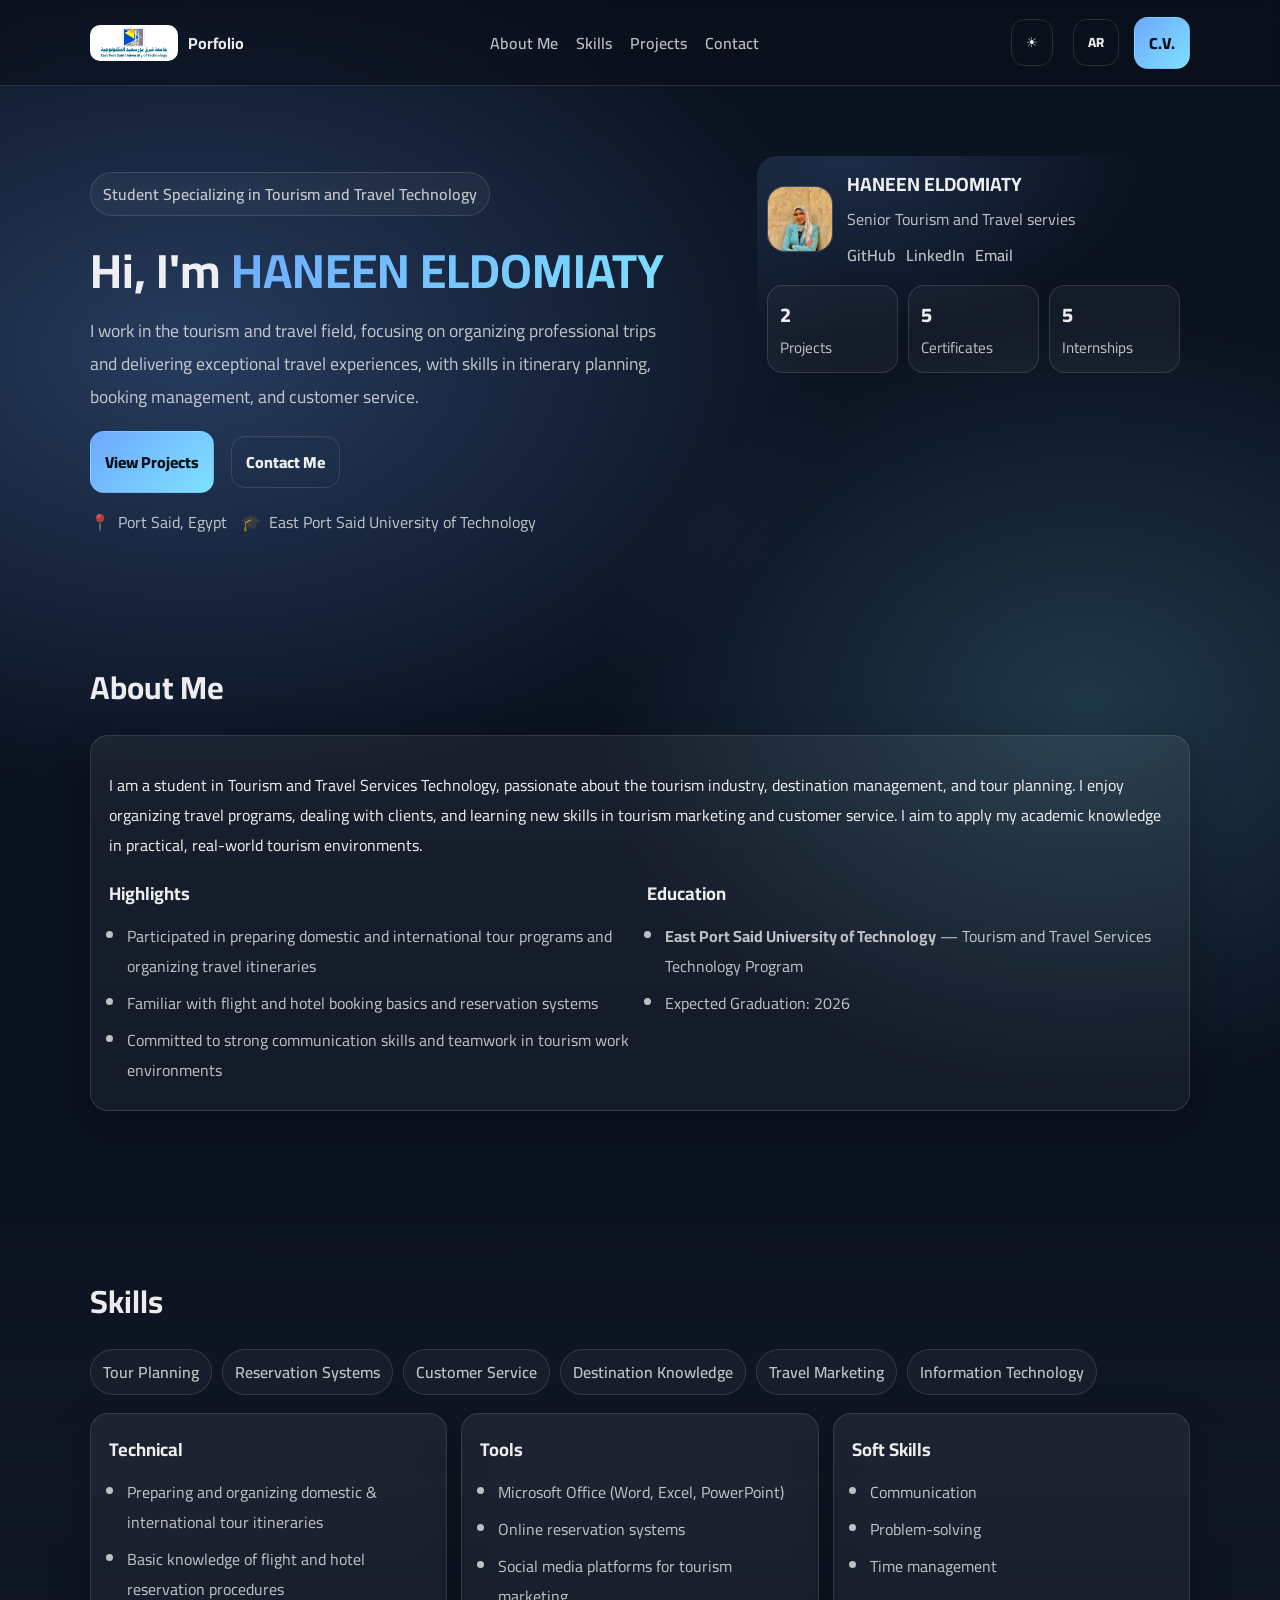
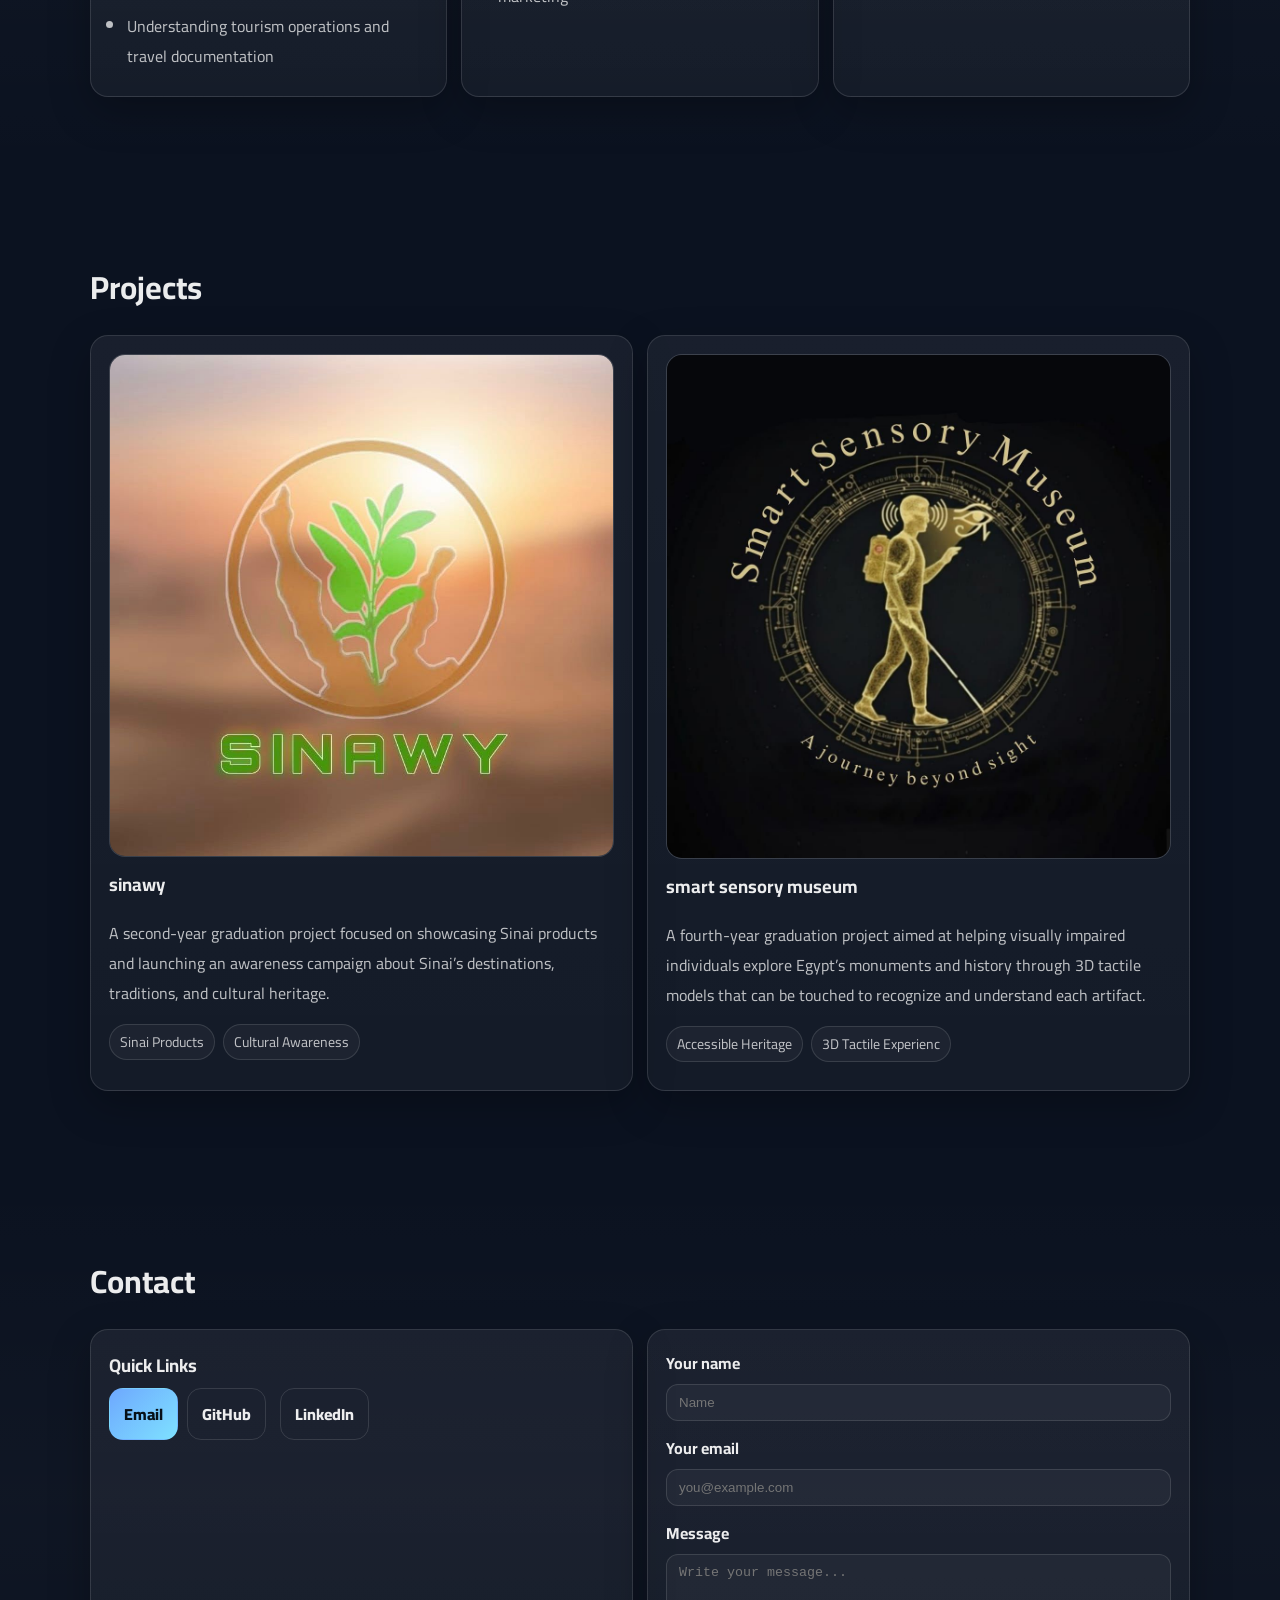
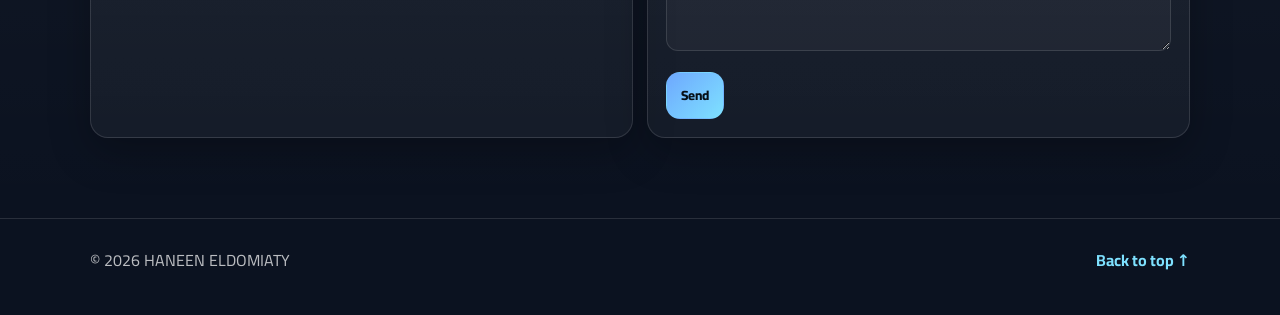
==== index.html @ 6f1dc6ca "Add files via upload" ====
<!doctype html>
<html lang="en">
<head>
  <meta charset="utf-8" />
  <meta name="viewport" content="width=device-width, initial-scale=1" />
  <title>HANEEN ELDOMIATY| Portfolio</title>

  <!-- Fonts -->
  <link rel="preconnect" href="https://fonts.googleapis.com">
  <link rel="preconnect" href="https://fonts.gstatic.com" crossorigin>
  <link href="https://fonts.googleapis.com/css2?family=Cairo:wght@400;600;700&display=swap" rel="stylesheet">

  <link rel="stylesheet" href="./style.css" />
</head>

<body>
  <!-- Top bar -->
  <header class="topbar">
    <div class="container topbar__inner">
      <a class="brand" href="#home" aria-label="Go to top">
        <img src="./assets/uni-logo.png" alt="University Logo" class="brand__logo">
        <span class="brand__text" data-i18n="portfolio">Portfolio</span>
      </a>
       
      <nav class="nav" aria-label="Primary">
        <a href="#about" data-i18n="about_title">About</a>
        <a href="#skills" data-i18n="skills_title">Skills</a>
        <a href="#projects" data-i18n="projects_title">Projects</a>
        <a href="#contact" data-i18n="contact_title">Contact</a>
      </nav>

      <div class="topbar__actions">
        <button id="themeToggle" class="btn btn--ghost" type="button" aria-label="Toggle dark mode">
          🌙
        </button>
        <button id="langToggle" class="btn btn--ghost" type="button" aria-label="Switch language">
          AR
        </button>
        <a class="btn" href="./assets/cv.pdf" target="_blank" rel="noopener" data-i18n="Download_cv">Download CV</a>
      </div>

      <button class="burger" id="burger" aria-label="Open menu" aria-expanded="false" aria-controls="mobileMenu">
        <span></span><span></span><span></span>
      </button>
    </div>

    <div id="mobileMenu" class="mobileMenu" hidden>
      <div class="container mobileMenu__inner">
        <a href="#about" class="mobileLink" data-i18n="about_title">About</a>
        <a href="#skills" class="mobileLink" data-i18n="skills_title">Skills</a>
        <a href="#projects" class="mobileLink" data-i18n="projects_title">Projects</a>
        <a href="#contact" class="mobileLink" data-i18n="contact_title">Contact</a>
        <div class="mobileMenu__actions">
          <button id="themeToggleMobile" class="btn btn--ghost" type="button">🌙</button>
          <button id="langToggleMobile" class="btn btn--ghost" type="button">AR</button>
          <a class="btn" href="./assets/cv.pdf" target="_blank" rel="noopener" data-i18n="Download_cv">Download CV</a>
        </div>
      </div>
    </div>
  </header>

  <!-- Hero -->
  <main id="home">
    <section class="hero">
      <div class="container hero__grid">
        

        <div class="hero__content">
          <p class="pill" data-i18n="hero_pill">Student Specializing in Tourism and Travel Technology</p>

          <h1 class="hero__title">
            <span data-i18n="hero_hi">Hi, I'm</span>
            <span class="hero__name" data-i18n="hero_name">HANEEN ELDOMIATY</span>
          </h1>

          <p class="hero__subtitle" data-i18n="hero_subtitle">
           I work in the tourism and travel field, focusing on organizing professional trips and delivering exceptional travel experiences, with skills in itinerary planning, booking management, and customer service.

          <div class="hero__cta">
            <a class="btn" href="#projects" data-i18n="hero_btn_projects">View Projects</a>
            <a class="btn btn--ghost" href="#contact" data-i18n="hero_btn_contact">Contact Me</a>
          </div>

          <div class="hero__meta">
            <span class="metaItem">📍 <span data-i18n="hero_location">Port Said, Egypt</span></span>
            <span class="metaItem">🎓 <span data-i18n="hero_degree">East Port Said University of Technology</span></span>
          </div>
        </div>

        <div class="hero__card">
          <div class="profile">
            <div class="avatar" aria-hidden="true">
              <!-- Replace with your photo: assets/profile.jpg -->
              <img src="assets/WhatsApp Image 2026-02-28 at 11.21.44 PM.jpeg" alt="" />
            </div>
            <div class="profile__info">
              <h2 class="profile__name" data-i18n="hero_name">HANEEN ELDOMIATY</h2>
              <p class="profile__role" data-i18n="profile_role">Senior Tourism and Travel servies </p>
              <div class="profile__links">
                <a href="https://github.com/haneeneldomiaty16-hue" target="_blank" rel="noopener">GitHub</a>
                <a href="https://www.linkedin.com/in/haneen-mohamed-a59591332?utm_source=share_via&utm_content=profile&utm_medium=member_ios" target="_blank" rel="noopener">LinkedIn</a>
                <a href="mailto:haneeneldomiaty5@email.com">Email</a>
              </div>
            </div>
          </div>

          <div class="stats">
            <div class="stat">
              <div class="stat__num">2</div>
              <div class="stat__label" data-i18n="stat_projects">Projects</div>
            </div>
            <div class="stat">
              <div class="stat__num">5</div>
              <div class="stat__label" data-i18n="stat_certificates">Certificates</div>
            </div>
            <div class="stat">
              <div class="stat__num">5</div>
              <div class="stat__label" data-i18n="stat_internships">Internships</div>
            </div>
          </div>

          
        </div>
      </div>
    </section>

    <!-- About -->
    <section id="about" class="section">
      <div class="container">
        <div class="section__head">
          <h2 data-i18n="about_title">About Me</h2>
          <p class="muted" data-i18n="about_subtitle"></p>
        </div>

        <div class="card">
          <p data-i18n="about_text">
            I am a student in Tourism and Travel Services Technology, passionate about the tourism industry, destination management, and tour planning. I enjoy organizing travel programs, dealing with clients, and learning new skills in tourism marketing and customer service. I aim to apply my academic knowledge in practical, real-world tourism environments.
          </p>

          <div class="grid2">
            <div>
              <h3 class="h3" data-i18n="about_highlights">Highlights</h3>
              <ul class="list">
                <li data-i18n="hl1">Participated in preparing domestic and international tour programs and organizing travel itineraries</li>
                <li data-i18n="hl2">Familiar with flight and hotel booking basics and reservation systems</li>
                <li data-i18n="hl3">Committed to strong communication skills and teamwork in tourism work environments</li>
              </ul>
            </div>

            <div>
              <h3 class="h3" data-i18n="about_education">Education</h3>
              <ul class="list">
                <li><strong data-i18n="edu1">East Port Said University of Technology</strong> — <span data-i18n="edu1b">Tourism and Travel Services Technology Program</span></li>
                <li data-i18n="edu2">Expected Graduation: 2026</li>
              </ul>
            </div>
          </div>
        </div>
      </div>
    </section>

    <!-- Skills -->
    <section id="skills" class="section section--alt">
      <div class="container">
        <div class="section__head">
          <h2 data-i18n="skills_title">Skills</h2>
        </div>

        <div class="chips">
          <span class="chip">Tour Planning</span>
          <span class="chip">Reservation Systems</span>
          <span class="chip">Customer Service</span>
          <span class="chip">Destination Knowledge</span>
          <span class="chip">Travel Marketing</span>
          <span class="chip">Information Technology</span>
        </div>

        <div class="grid3">
          <div class="card">
            <h3 class="h3" data-i18n="skills_tech">Technical</h3>
            <ul class="list">
              <li>Preparing and organizing domestic & international tour itineraries</li>
              <li> Basic knowledge of flight and hotel reservation procedures</li>
              <li>Understanding tourism operations and travel documentation </li>
            </ul>
          </div>

          <div class="card">
            <h3 class="h3" data-i18n="skills_tools">Tools</h3>
            <ul class="list">
              <li>Microsoft Office (Word, Excel, PowerPoint)</li>
              <li>Online reservation systems </li>
              <li>Social media platforms for tourism marketing </li>
            </ul>
          </div>

          <div class="card">
            <h3 class="h3" data-i18n="skills_soft">Soft Skills</h3>
            <ul class="list">
              <li data-i18n="soft1">Communication</li>
              <li data-i18n="soft2">Problem-solving</li>
              <li data-i18n="soft3">Time management</li>
              
            </ul>
          </div>
        </div>
      </div>
    </section>

    <!-- Projects -->
    <section id="projects" class="section">
      <div class="container">
        <div class="section__head">
          <h2 data-i18n="projects_title">Projects</h2>
        </div>

        <div class="grid2">
          <!-- Project Card -->
          <article class="project card">
            <div class="project__thumb">
              <img src="assets/New folder/WhatsApp Image 2026-03-01 at 10.32.40 PM.jpeg"Project screenshot placeholder" />
            </div>
            <h3 class="h3">sinawy</h3>
            <p class="muted" data-i18n="p1_desc">A second-year graduation project focused on showcasing Sinai products and launching an awareness campaign about Sinai’s destinations, traditions, and cultural heritage.</p>
            <div class="project__tags">
              <span class="tag">Sinai Products</span><span class="tag">Cultural Awareness</span>
            </div>
            
          </article>

          <article class="project card">
            <div class="project__thumb">
              <img src="assets/New folder/WhatsApp Image 2026-03-01 at 10.32.39 PM.jpeg" alt="Project screenshot placeholder" />
            </div>
            <h3 class="h3">smart sensory museum</h3>
            <p class="muted" data-i18n="p2_desc">A fourth-year graduation project aimed at helping visually impaired individuals explore Egypt’s monuments and history through 3D tactile models that can be touched to recognize and understand each artifact.</p>
            <div class="project__tags">
              <span class="tag">Accessible Heritage</span><span class="tag">3D Tactile Experienc</span>
            </div>
            
          </article>

          
        </div>
      </div>
    </section>

    <!-- Contact -->
    <section id="contact" class="section section--alt">
      <div class="container">
        <div class="section__head">
          <h2 data-i18n="contact_title">Contact</h2>
        </div>

        <div class="grid2">
          <div class="card">
            <h3 class="h3" data-i18n="contact_quick">Quick Links</h3>
            <div class="contactLinks">
              <a class="btn" href="haneeneldomiaty5@gmail.com">Email</a>
              <a class="btn btn--ghost" href="https://github.com/haneeneldomiaty16-hue" target="_blank" rel="noopener">GitHub</a>
              <a class="btn btn--ghost" href="https://www.linkedin.com/in/haneen-mohamed-a59591332?utm_source=share_via&utm_content=profile&utm_medium=member_ios" target="_blank" rel="noopener">LinkedIn</a>
            </div>

          </div>

          <form class="card form" id="contactForm">
            <label>
              <span data-i18n="form_name">Your name</span>
              <input required name="name" type="text" placeholder="Name" />
            </label>

            <label>
              <span data-i18n="form_email">Your email</span>
              <input required name="email" type="email" placeholder="you@example.com" />
            </label>

            <label>
              <span data-i18n="form_message">Message</span>
              <textarea required name="message" rows="5" placeholder="Write your message..."></textarea>
            </label>

            <button class="btn" type="submit" data-i18n="form_send">Send</button>
            
          </form>
        </div>
      </div>
    </section>

    <footer class="footer">
      <div class="container footer__inner">
        <span>© <span id="year"></span> <span class="footerName">HANEEN ELDOMIATY</span></span>
        <a href="#home" class="toTop" data-i18n="back_to_top">Back to top ↑</a>
      </div>
    </footer>
  </main>

   <script src="./script.js"></script>
</body>
</html>
---- style.css ----
/* =========
   Portfolio Starter (Cairo font + responsive + light/dark)
   ========= */

:root{
  --bg: #0b1220;
  --card: rgba(255,255,255,0.06);
  --card2: rgba(255,255,255,0.04);
  --text: rgba(255,255,255,0.92);
  --muted: rgba(255,255,255,0.72);
  --border: rgba(255,255,255,0.12);
  --accent: #6ea8fe;
  --accent2:#7ee1ff;

  --radius: 18px;
  --shadow: 0 14px 40px rgba(0,0,0,.25);
}

[data-theme="light"]{
  --bg: #f7f8fb;
  --card: rgba(20,24,36,0.05);
  --card2: rgba(20,24,36,0.03);
  --text: rgba(16,19,28,0.92);
  --muted: rgba(16,19,28,0.68);
  --border: rgba(16,19,28,0.12);
  --accent: #2b6ef3;
  --accent2:#00a2c7;
  --shadow: 0 14px 40px rgba(16,19,28,.12);
}

*{box-sizing:border-box}
html{scroll-behavior:smooth}
body{
  margin:0;
  font-family: "Cairo", system-ui, -apple-system, Segoe UI, Roboto, Arial, sans-serif;
  background: radial-gradient(1200px 800px at 15% 10%, rgba(110,168,254,.28), transparent 55%),
              radial-gradient(900px 700px at 85% 20%, rgba(126,225,255,.18), transparent 55%),
              var(--bg);
  color: var(--text);
}

a{color:inherit; text-decoration:none}
img{max-width:100%; display:block}

.container{
  width:min(1100px, 92vw);
  margin-inline:auto;
}
.brand__logo {
  height: 36px;
  width: auto;
  object-fit: contain;
  border-radius: 10px;
}
.muted{color:var(--muted)}
.small{font-size:.92rem}

.section{
  padding: 80px 0;
}
.section--alt{
  background: linear-gradient(180deg, transparent, rgba(255,255,255,0.02), transparent);
}

.section__head{
  display:flex;
  gap:14px;
  align-items: baseline;
  justify-content: space-between;
  flex-wrap: wrap;
  margin-bottom: 18px;
}

h1,h2,h3{margin:0}
h2{font-size: 2rem}
.h3{font-size: 1.15rem}

/* Topbar */
.topbar{
  position: sticky;
  top: 0;
  z-index: 10;
  backdrop-filter: blur(10px);
  border-bottom: 1px solid var(--border);
  background: rgba(10,14,24,0.55);
}
[data-theme="light"] .topbar{ background: rgba(247,248,251,0.75); }

.topbar__inner{
  display:flex;
  align-items:center;
  justify-content: space-between;
  padding: 14px 0;
  gap: 14px;
}

.brand{
  display:flex;
  align-items:center;
  gap:10px;
  font-weight:700;
}
.brand__dot{
  width:10px;height:10px;border-radius:999px;
  background: linear-gradient(135deg, var(--accent), var(--accent2));
  box-shadow: 0 0 0 5px rgba(110,168,254,.15);
}
.nav{
  display:flex;
  gap:18px;
  align-items:center;
}
.nav a{
  color: var(--muted);
  font-weight: 600;
}
.nav a:hover{ color: var(--text); }

.topbar__actions{
  display:flex;
  gap:10px;
  align-items:center;
}

.burger{
  display:none;
  width:44px;height:40px;
  border:1px solid var(--border);
  border-radius: 12px;
  background: transparent;
  color: var(--text);
  padding: 10px;
}
.burger span{
  display:block;
  height:2px;
  margin:5px 0;
  background: var(--text);
  opacity:.8;
  border-radius:2px;
}

/* Mobile menu */
.mobileMenu{
  border-top: 1px solid var(--border);
  background: rgba(10,14,24,0.55);
}
[data-theme="light"] .mobileMenu{ background: rgba(247,248,251,0.85); }

.mobileMenu__inner{
  padding: 14px 0 18px;
  display:flex;
  flex-direction: column;
  gap: 10px;
}
.mobileLink{
  padding: 10px 12px;
  border: 1px solid var(--border);
  border-radius: 14px;
  background: var(--card2);
  color: var(--muted);
  font-weight: 600;
}
.mobileLink:hover{ color: var(--text); background: var(--card); }
.mobileMenu__actions{ display:flex; gap:10px; flex-wrap:wrap; padding-top: 6px; }

/* Hero */
.hero{
  padding: 70px 0 40px;
}
.hero__grid{
  display:grid;
  grid-template-columns: 1.2fr .8fr;
  gap: 18px;
  align-items: start;
}
.pill{
  display:inline-flex;
  padding: 6px 12px;
  border: 1px solid var(--border);
  border-radius: 999px;
  background: var(--card2);
  color: var(--muted);
  font-weight: 600;
  width: fit-content;
}
.hero__title{
  font-size: 3rem;
  line-height: 1.1;
  margin: 12px 0 10px;
}
.hero__name{
  background: linear-gradient(135deg, var(--accent), var(--accent2));
  -webkit-background-clip:text;
  background-clip:text;
  color: transparent;
}
.hero__subtitle{
  font-size: 1.1rem;
  color: var(--muted);
  max-width: 58ch;
}
.hero__cta{
  display:flex;
  gap: 12px;
  flex-wrap: wrap;
  margin-top: 16px;
}
.hero__meta{
  display:flex;
  gap: 14px;
  margin-top: 14px;
  color: var(--muted);
  flex-wrap: wrap;
}
.metaItem{display:inline-flex; gap:8px; align-items:center}

/* Cards */
.card{
  border: 1px solid var(--border);
  border-radius: var(--radius);
  background: linear-gradient(180deg, var(--card), var(--card2));
  box-shadow: var(--shadow);
  padding: 18px;
}
.hero__card{ position: relative; overflow:hidden; 
  padding: 10px;
  border-radius: 20px;}
.hero__card::before{
  content:"";
  position:absolute;
  inset:-2px;
  background: radial-gradient(500px 300px at 20% 0%, rgba(110,168,254,.18), transparent 60%);
  pointer-events:none;
}

.profile{ display:flex; gap: 14px; align-items: center; position:relative; }
.avatar{
  width: 66px; height: 66px;
  border-radius: 18px;
  overflow:hidden;
  border: 1px solid var(--border);
  background: rgba(255,255,255,0.06);
}
.profile__name{font-size: 1.2rem}
.profile__role{margin: 2px 0 6px; color: var(--muted)}
.profile__links{ display:flex; gap: 10px; flex-wrap: wrap; }
.profile__links a{
  color: var(--muted);
  font-weight: 600;
  border-bottom: 1px dashed transparent;
}
.profile__links a:hover{ color: var(--text); border-bottom-color: var(--border); }

.stats{
  margin-top: 14px;
  display:grid;
  grid-template-columns: repeat(3, 1fr);
  gap: 10px;
  position:relative;
}
.stat{
  border: 1px solid var(--border);
  border-radius: 16px;
  background: var(--card2);
  padding: 10px 12px;
}
.stat__num{ font-weight: 800; font-size: 1.25rem; }
.stat__label{ color: var(--muted); font-size: .95rem; }

.note{
  margin-top: 14px;
  color: var(--muted);
  position:relative;
}

/* Layout helpers */
.grid2{
  display:grid;
  grid-template-columns: 1fr 1fr;
  gap: 14px;
  margin-top: 14px;
}
.grid3{
  display:grid;
  grid-template-columns: repeat(3, 1fr);
  gap: 14px;
}
.list{
  margin: 10px 0 0;
  padding-left: 18px;
  color: var(--muted);
}
.list li{ margin: 7px 0; }

.chips{
  display:flex; flex-wrap: wrap;
  gap: 10px;
  margin: 12px 0 18px;
}
.chip{
  padding: 7px 12px;
  border: 1px solid var(--border);
  border-radius: 999px;
  background: var(--card2);
  color: var(--muted);
  font-weight: 600;
}

/* Project cards */
.project__thumb{
  border-radius: 16px;
  overflow:hidden;
  border: 1px solid var(--border);
  margin-bottom: 10px;
  background: rgba(255,255,255,0.04);
}
.project__tags{ display:flex; gap:8px; flex-wrap: wrap; margin: 10px 0; }
.tag{
  font-size: .88rem;
  padding: 4px 10px;
  border-radius: 999px;
  border: 1px solid var(--border);
  color: var(--muted);
  background: var(--card2);
}
.project__links{ display:flex; gap: 12px; flex-wrap: wrap; }
.project__links a{
  font-weight: 700;
  color: var(--accent2);
}
.project__links a:hover{ text-decoration: underline; }

/* Buttons */
.btn{
  display:inline-flex;
  align-items:center;
  justify-content:center;
  gap:8px;
  padding: 10px 14px;
  border-radius: 14px;
  border: 1px solid transparent;
  background: linear-gradient(135deg, var(--accent), var(--accent2));
  color: #071018;
  font-weight: 800;
  cursor:pointer;
  font-family: "Cairo", system-ui, -apple-system, Segoe UI, Roboto, Arial, sans-serif;

}
.btn--ghost{
  background: transparent;
  border-color: var(--border);
  color: var(--text);
  margin: 5px;
}
.btn--ghost:hover{ background: var(--card2); }

/* Form */
.form label{ display:block; margin-bottom: 12px; }
.form span{ display:block; font-weight:700; margin-bottom: 6px; }
input, textarea{
  width:100%;
  padding: 10px 12px;
  border-radius: 12px;
  border: 1px solid var(--border);
  background: rgba(255,255,255,0.04);
  color: var(--text);
  outline: none;
}
[data-theme="light"] input, [data-theme="light"] textarea{ background: rgba(16,19,28,0.03); }
input:focus, textarea:focus{ border-color: rgba(110,168,254,.6); }

/* Footer */
.footer{
  padding: 26px 0 40px;
  border-top: 1px solid var(--border);
}
.footer__inner{
  display:flex;
  align-items:center;
  justify-content: space-between;
  gap: 10px;
  color: var(--muted);
  flex-wrap: wrap;
}
.toTop{ color: var(--accent2); font-weight: 700; }
.toTop:hover{ text-decoration: underline; }

/* RTL support when Arabic is enabled */
[dir="rtl"] .nav{ gap: 16px; }
[dir="rtl"] .list{ padding-left: 0; padding-right: 18px; }

/* Responsive */
@media (max-width: 900px){
  .hero__grid{ grid-template-columns: 1fr; }
  .grid3{ grid-template-columns: 1fr; }
  .grid2{ grid-template-columns: 1fr; }
  .nav{ display:none; }
  .burger{ display:inline-flex; flex-direction: column; justify-content:center; }
}
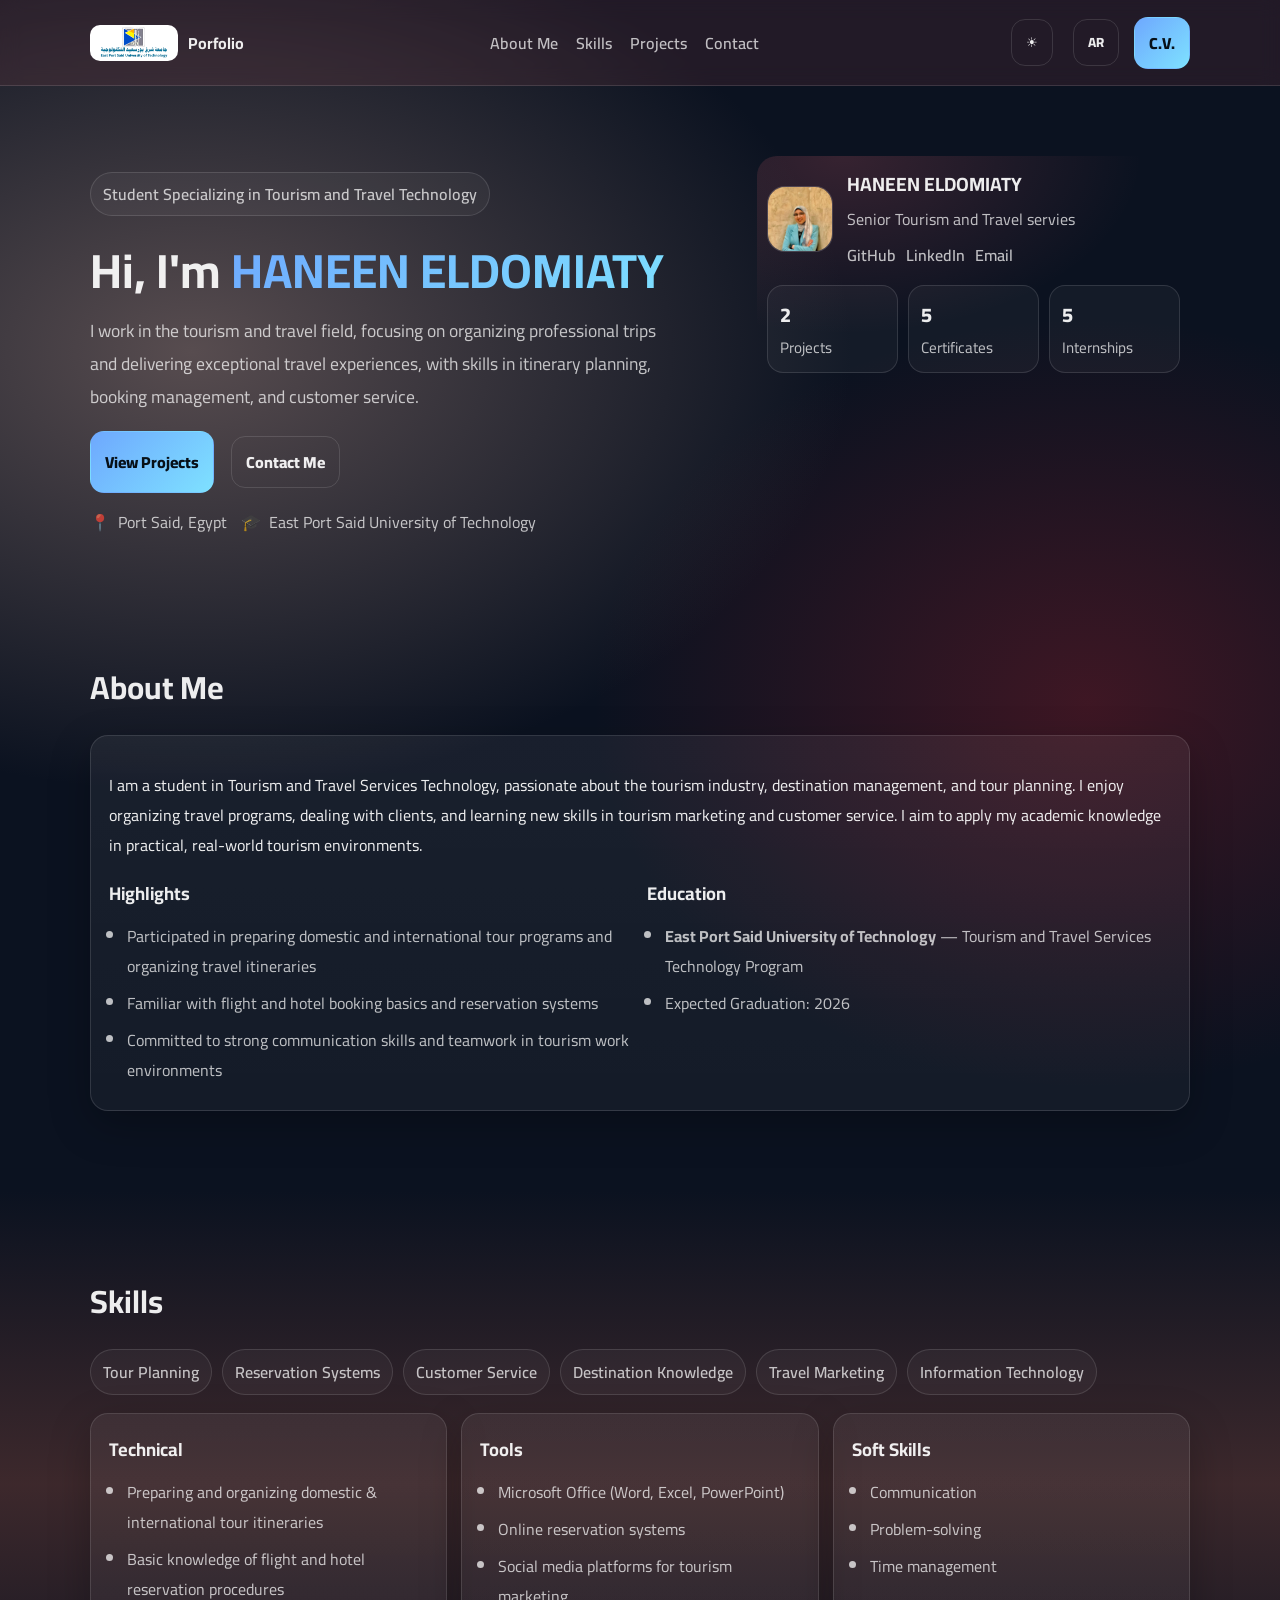
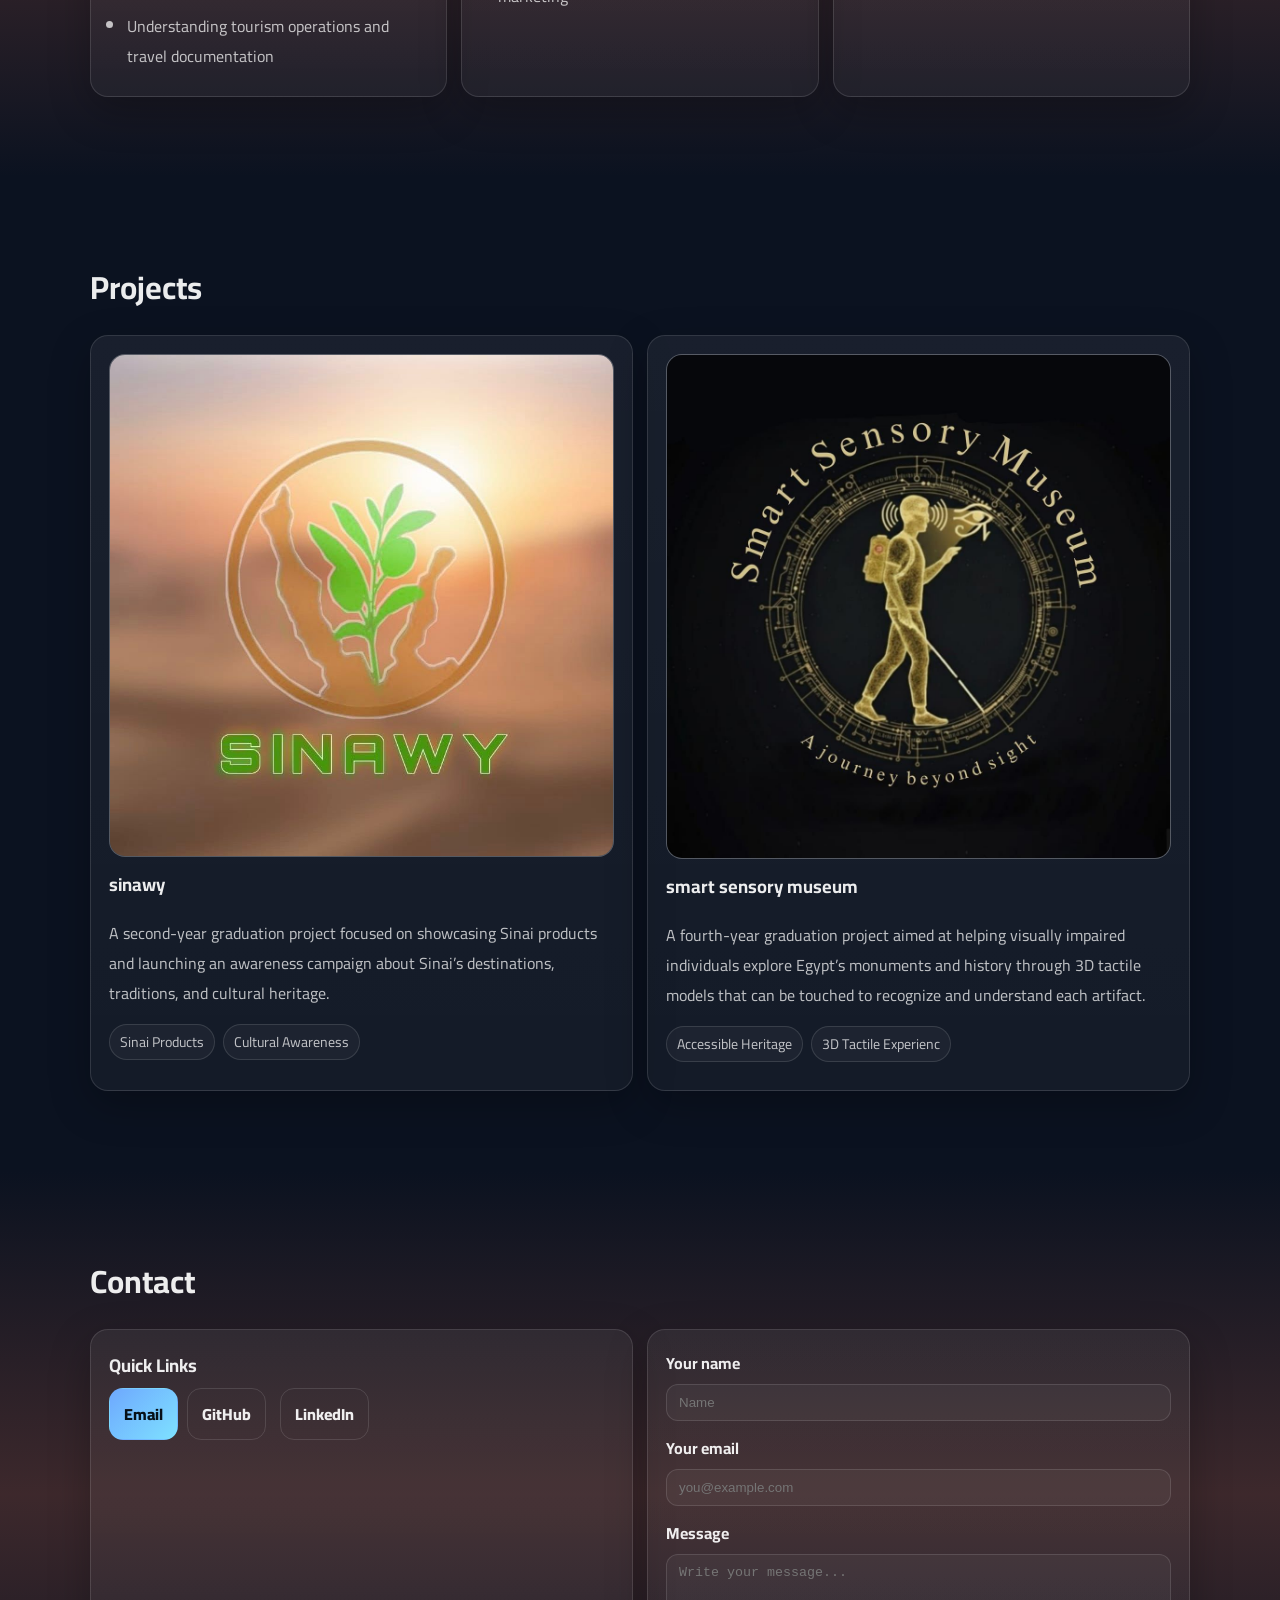
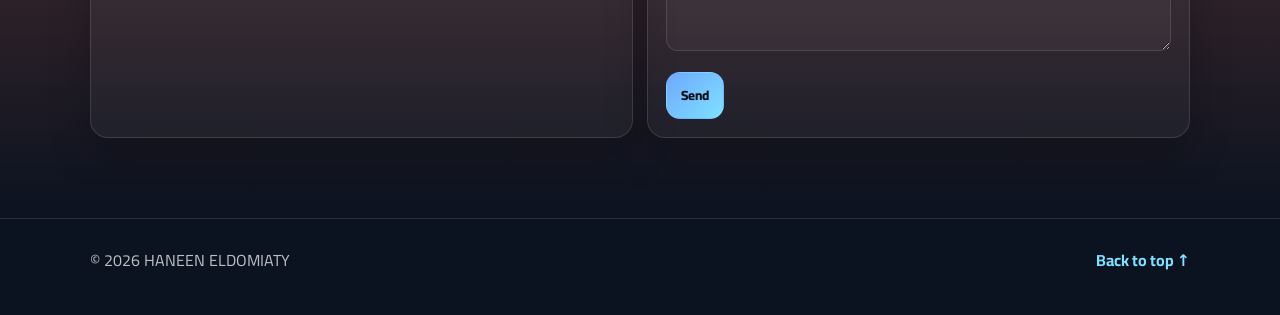
==== commit 72c7ebde: "Add files via upload" ====
--- a/index.html
+++ b/index.html
@@ -97,7 +97,7 @@
               <h2 class="profile__name" data-i18n="hero_name">HANEEN ELDOMIATY</h2>
               <p class="profile__role" data-i18n="profile_role">Senior Tourism and Travel servies </p>
               <div class="profile__links">
-                <a href="https://github.com/haneeneldomiaty16-hue" target="_blank" rel="noopener">GitHub</a>
+                <a href="https://github.com/haneeneldomiaty" target="_blank" rel="noopener">GitHub</a>
                 <a href="https://www.linkedin.com/in/haneen-mohamed-a59591332?utm_source=share_via&utm_content=profile&utm_medium=member_ios" target="_blank" rel="noopener">LinkedIn</a>
                 <a href="mailto:haneeneldomiaty5@email.com">Email</a>
               </div>
@@ -257,7 +257,7 @@
             <h3 class="h3" data-i18n="contact_quick">Quick Links</h3>
             <div class="contactLinks">
               <a class="btn" href="haneeneldomiaty5@gmail.com">Email</a>
-              <a class="btn btn--ghost" href="https://github.com/haneeneldomiaty16-hue" target="_blank" rel="noopener">GitHub</a>
+              <a class="btn btn--ghost" href="https://github.com/haneeneldomiaty" target="_blank" rel="noopener">GitHub</a>
               <a class="btn btn--ghost" href="https://www.linkedin.com/in/haneen-mohamed-a59591332?utm_source=share_via&utm_content=profile&utm_medium=member_ios" target="_blank" rel="noopener">LinkedIn</a>
             </div>
 
--- a/style.css
+++ b/style.css
@@ -33,8 +33,8 @@
 body{
   margin:0;
   font-family: "Cairo", system-ui, -apple-system, Segoe UI, Roboto, Arial, sans-serif;
-  background: radial-gradient(1200px 800px at 15% 10%, rgba(110,168,254,.28), transparent 55%),
-              radial-gradient(900px 700px at 85% 20%, rgba(126,225,255,.18), transparent 55%),
+  background: radial-gradient(1200px 800px at 15% 10%, rgba(108, 92, 92, 0.788), transparent 55%),
+              radial-gradient(900px 700px at 85% 20%, rgba(164, 32, 43, 0.332), transparent 55%),
               var(--bg);
   color: var(--text);
 }
@@ -59,7 +59,7 @@
   padding: 80px 0;
 }
 .section--alt{
-  background: linear-gradient(180deg, transparent, rgba(255,255,255,0.02), transparent);
+  background: linear-gradient(180deg, transparent, rgba(78, 48, 48, 0.747), transparent);
 }
 
 .section__head{
@@ -82,9 +82,9 @@
   z-index: 10;
   backdrop-filter: blur(10px);
   border-bottom: 1px solid var(--border);
-  background: rgba(10,14,24,0.55);
-}
-[data-theme="light"] .topbar{ background: rgba(247,248,251,0.75); }
+  background: rgba(111, 55, 66, 0.241);
+}
+[data-theme="light"] .topbar{ background: rgba(33, 33, 55, 0.75); }
 
 .topbar__inner{
   display:flex;
@@ -103,7 +103,7 @@
 .brand__dot{
   width:10px;height:10px;border-radius:999px;
   background: linear-gradient(135deg, var(--accent), var(--accent2));
-  box-shadow: 0 0 0 5px rgba(110,168,254,.15);
+  box-shadow: 0 0 0 5px rgba(121, 45, 53, 0.108);
 }
 .nav{
   display:flex;
@@ -143,7 +143,7 @@
 /* Mobile menu */
 .mobileMenu{
   border-top: 1px solid var(--border);
-  background: rgba(10,14,24,0.55);
+  background: rgba(24, 10, 14, 0.55);
 }
 [data-theme="light"] .mobileMenu{ background: rgba(247,248,251,0.85); }
 
@@ -230,7 +230,7 @@
   content:"";
   position:absolute;
   inset:-2px;
-  background: radial-gradient(500px 300px at 20% 0%, rgba(110,168,254,.18), transparent 60%);
+  background: radial-gradient(500px 300px at 20% 0%, rgba(254, 110, 124, 0.18), transparent 60%);
   pointer-events:none;
 }
 
@@ -240,7 +240,7 @@
   border-radius: 18px;
   overflow:hidden;
   border: 1px solid var(--border);
-  background: rgba(255,255,255,0.06);
+  background: rgba(255, 255, 255, 0.06);
 }
 .profile__name{font-size: 1.2rem}
 .profile__role{margin: 2px 0 6px; color: var(--muted)}
@@ -313,7 +313,7 @@
   overflow:hidden;
   border: 1px solid var(--border);
   margin-bottom: 10px;
-  background: rgba(255,255,255,0.04);
+  background: rgba(255, 255, 255, 0.168);
 }
 .project__tags{ display:flex; gap:8px; flex-wrap: wrap; margin: 10px 0; }
 .tag{
@@ -367,8 +367,8 @@
   color: var(--text);
   outline: none;
 }
-[data-theme="light"] input, [data-theme="light"] textarea{ background: rgba(16,19,28,0.03); }
-input:focus, textarea:focus{ border-color: rgba(110,168,254,.6); }
+[data-theme="light"] input, [data-theme="light"] textarea{ background: rgba(28, 16, 16, 0.03); }
+input:focus, textarea:focus{ border-color: rgba(254, 110, 110, 0.134); }
 
 /* Footer */
 .footer{
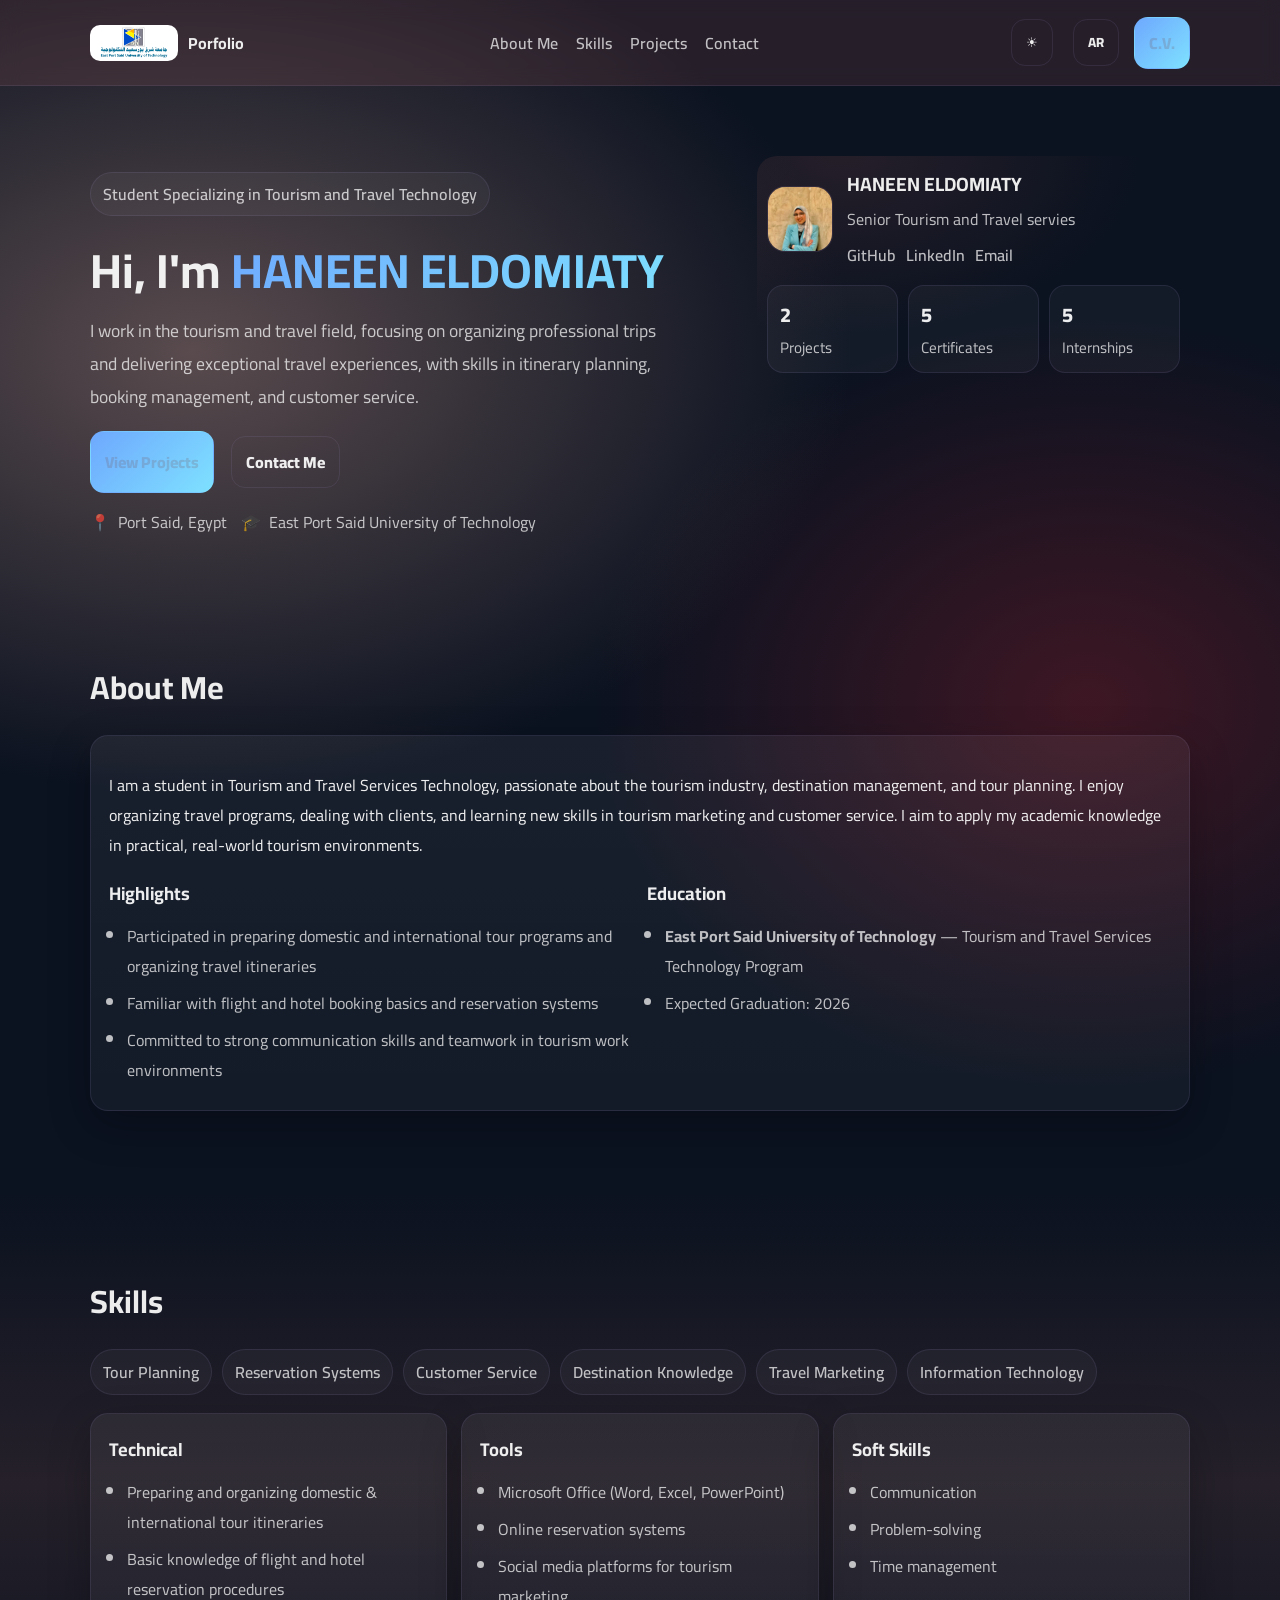
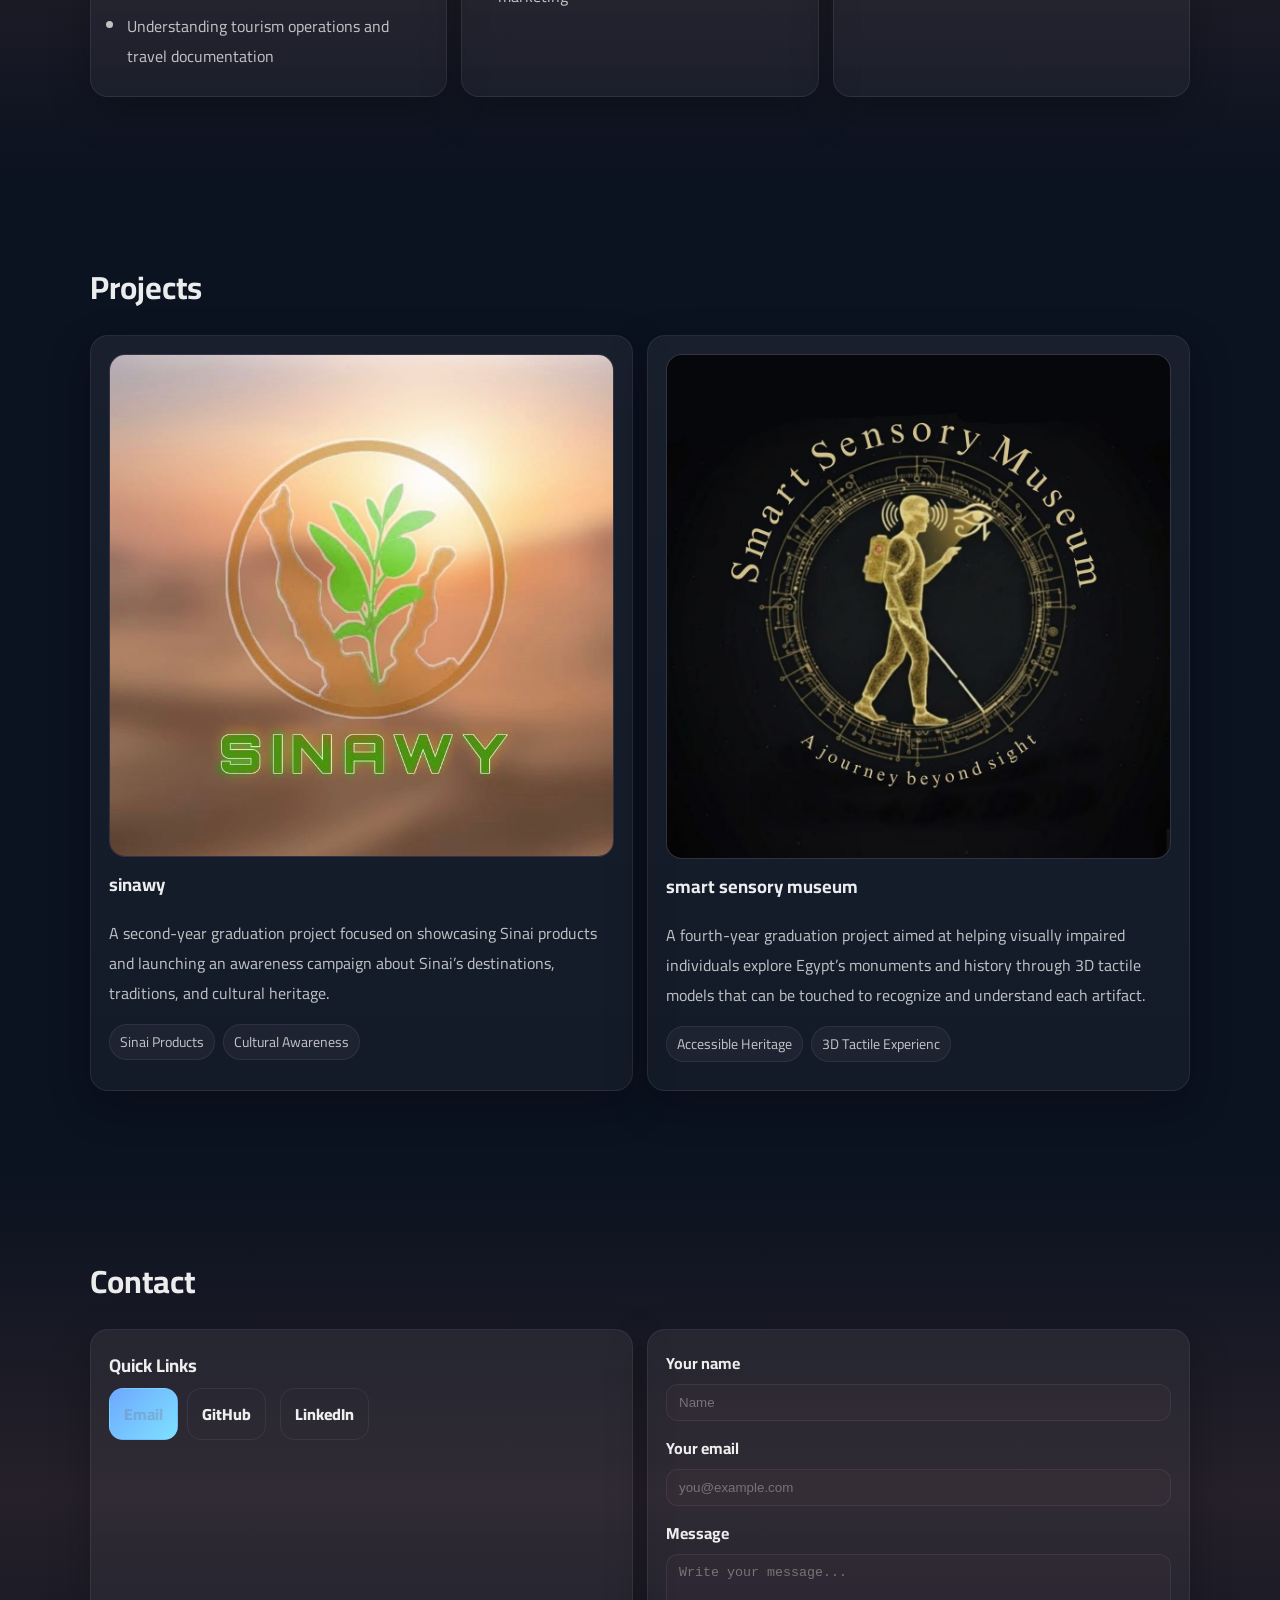
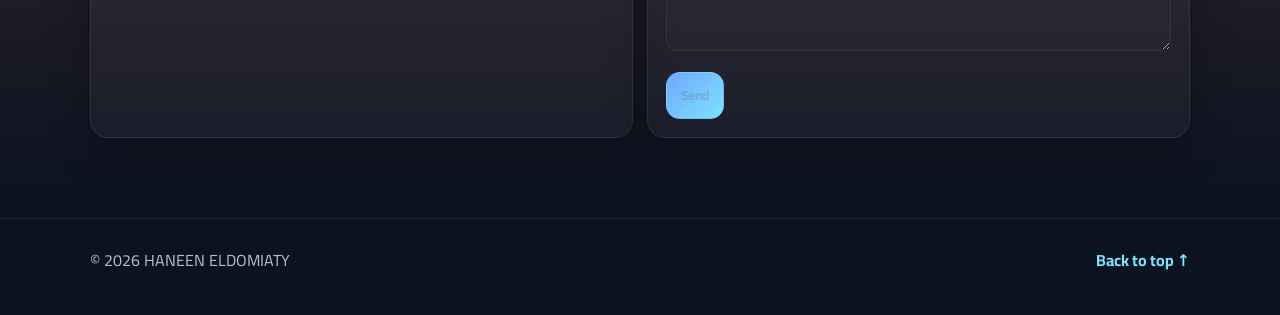
==== commit 6720f025: "Add files via upload" ====
--- a/index.html
+++ b/index.html
@@ -36,7 +36,7 @@
         <button id="langToggle" class="btn btn--ghost" type="button" aria-label="Switch language">
           AR
         </button>
-        <a class="btn" href="./assets/cv.pdf" target="_blank" rel="noopener" data-i18n="Download_cv">Download CV</a>
+        <a class="btn" href="./assets/Haneen Mohamed eldomiatyC.V (1).pdf" target="_blank" rel="noopener" data-i18n="Download_cv">Download CV</a>
       </div>
 
       <button class="burger" id="burger" aria-label="Open menu" aria-expanded="false" aria-controls="mobileMenu">
@@ -53,7 +53,7 @@
         <div class="mobileMenu__actions">
           <button id="themeToggleMobile" class="btn btn--ghost" type="button">🌙</button>
           <button id="langToggleMobile" class="btn btn--ghost" type="button">AR</button>
-          <a class="btn" href="./assets/cv.pdf" target="_blank" rel="noopener" data-i18n="Download_cv">Download CV</a>
+          <a class="btn" href="./assets/Haneen Mohamed eldomiatyC.V (1).pdf" target="_blank" rel="noopener" data-i18n="Download_cv">Download CV</a>
         </div>
       </div>
     </div>
@@ -99,7 +99,7 @@
               <div class="profile__links">
                 <a href="https://github.com/haneeneldomiaty" target="_blank" rel="noopener">GitHub</a>
                 <a href="https://www.linkedin.com/in/haneen-mohamed-a59591332?utm_source=share_via&utm_content=profile&utm_medium=member_ios" target="_blank" rel="noopener">LinkedIn</a>
-                <a href="mailto:haneeneldomiaty5@email.com">Email</a>
+                <a href="mailto:haneeneldomiaty5@gmail.com">Email</a>
               </div>
             </div>
           </div>
@@ -256,7 +256,7 @@
           <div class="card">
             <h3 class="h3" data-i18n="contact_quick">Quick Links</h3>
             <div class="contactLinks">
-              <a class="btn" href="haneeneldomiaty5@gmail.com">Email</a>
+              <a class="btn" href="mailto:haneeneldomiaty5@gmail.com">Email</a>
               <a class="btn btn--ghost" href="https://github.com/haneeneldomiaty" target="_blank" rel="noopener">GitHub</a>
               <a class="btn btn--ghost" href="https://www.linkedin.com/in/haneen-mohamed-a59591332?utm_source=share_via&utm_content=profile&utm_medium=member_ios" target="_blank" rel="noopener">LinkedIn</a>
             </div>
--- a/style.css
+++ b/style.css
@@ -8,7 +8,7 @@
   --card2: rgba(255,255,255,0.04);
   --text: rgba(255,255,255,0.92);
   --muted: rgba(255,255,255,0.72);
-  --border: rgba(255,255,255,0.12);
+  --border: rgba(166, 144, 211, 0.12);
   --accent: #6ea8fe;
   --accent2:#7ee1ff;
 
@@ -33,7 +33,7 @@
 body{
   margin:0;
   font-family: "Cairo", system-ui, -apple-system, Segoe UI, Roboto, Arial, sans-serif;
-  background: radial-gradient(1200px 800px at 15% 10%, rgba(108, 92, 92, 0.788), transparent 55%),
+  background: radial-gradient(1200px 800px at 15% 10%, rgba(110, 90, 90, 0.788), transparent 55%),
               radial-gradient(900px 700px at 85% 20%, rgba(164, 32, 43, 0.332), transparent 55%),
               var(--bg);
   color: var(--text);
@@ -59,7 +59,7 @@
   padding: 80px 0;
 }
 .section--alt{
-  background: linear-gradient(180deg, transparent, rgba(78, 48, 48, 0.747), transparent);
+  background: linear-gradient(180deg, transparent, rgba(93, 62, 62, 0.322), transparent);
 }
 
 .section__head{
@@ -82,9 +82,9 @@
   z-index: 10;
   backdrop-filter: blur(10px);
   border-bottom: 1px solid var(--border);
-  background: rgba(111, 55, 66, 0.241);
-}
-[data-theme="light"] .topbar{ background: rgba(33, 33, 55, 0.75); }
+  background: rgba(145, 86, 86, 0.205);
+}
+[data-theme="light"] .topbar{ background: rgba(121, 78, 78, 0.334); }
 
 .topbar__inner{
   display:flex;
@@ -103,7 +103,7 @@
 .brand__dot{
   width:10px;height:10px;border-radius:999px;
   background: linear-gradient(135deg, var(--accent), var(--accent2));
-  box-shadow: 0 0 0 5px rgba(121, 45, 53, 0.108);
+  box-shadow: 0 0 0 5px rgba(243, 157, 157, 0.108);
 }
 .nav{
   display:flex;
@@ -143,9 +143,9 @@
 /* Mobile menu */
 .mobileMenu{
   border-top: 1px solid var(--border);
-  background: rgba(24, 10, 14, 0.55);
-}
-[data-theme="light"] .mobileMenu{ background: rgba(247,248,251,0.85); }
+  background: rgba(213, 150, 150, 0.352);
+}
+[data-theme="light"] .mobileMenu{ background: rgba(124, 82, 82, 0.85); }
 
 .mobileMenu__inner{
   padding: 14px 0 18px;
@@ -230,7 +230,7 @@
   content:"";
   position:absolute;
   inset:-2px;
-  background: radial-gradient(500px 300px at 20% 0%, rgba(254, 110, 124, 0.18), transparent 60%);
+  background: radial-gradient(500px 300px at 20% 0%, rgba(126, 73, 73, 0.227), transparent 60%);
   pointer-events:none;
 }
 
@@ -240,7 +240,7 @@
   border-radius: 18px;
   overflow:hidden;
   border: 1px solid var(--border);
-  background: rgba(255, 255, 255, 0.06);
+  background: rgba(115, 63, 63, 0.06);
 }
 .profile__name{font-size: 1.2rem}
 .profile__role{margin: 2px 0 6px; color: var(--muted)}
@@ -313,7 +313,7 @@
   overflow:hidden;
   border: 1px solid var(--border);
   margin-bottom: 10px;
-  background: rgba(255, 255, 255, 0.168);
+  background: rgba(114, 74, 74, 0.185);
 }
 .project__tags{ display:flex; gap:8px; flex-wrap: wrap; margin: 10px 0; }
 .tag{
@@ -341,7 +341,7 @@
   border-radius: 14px;
   border: 1px solid transparent;
   background: linear-gradient(135deg, var(--accent), var(--accent2));
-  color: #071018;
+  color: #774a4a36;
   font-weight: 800;
   cursor:pointer;
   font-family: "Cairo", system-ui, -apple-system, Segoe UI, Roboto, Arial, sans-serif;
@@ -363,12 +363,12 @@
   padding: 10px 12px;
   border-radius: 12px;
   border: 1px solid var(--border);
-  background: rgba(255,255,255,0.04);
+  background: rgba(166, 98, 98, 0.04);
   color: var(--text);
   outline: none;
 }
-[data-theme="light"] input, [data-theme="light"] textarea{ background: rgba(28, 16, 16, 0.03); }
-input:focus, textarea:focus{ border-color: rgba(254, 110, 110, 0.134); }
+[data-theme="light"] input, [data-theme="light"] textarea{ background: rgba(128, 69, 69, 0.179); }
+input:focus, textarea:focus{ border-color: rgba(91, 52, 52, 0.134); }
 
 /* Footer */
 .footer{
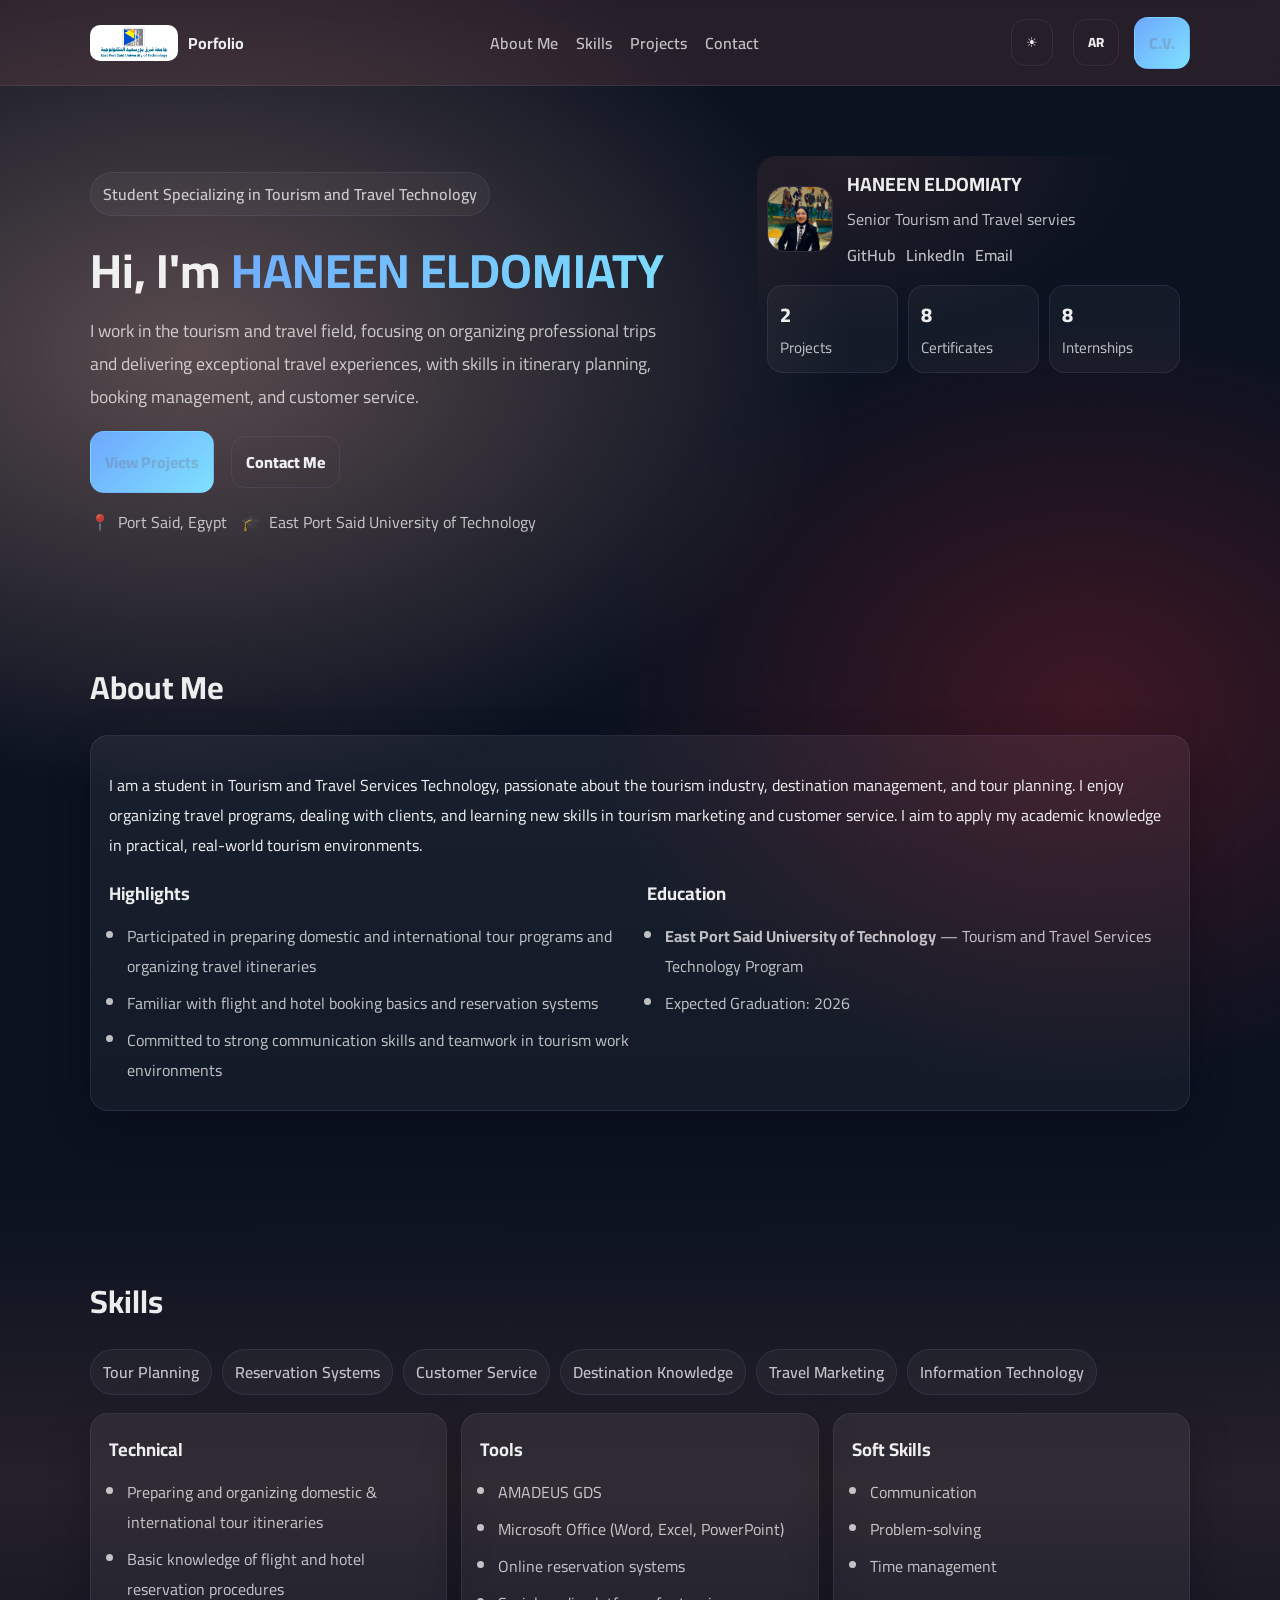
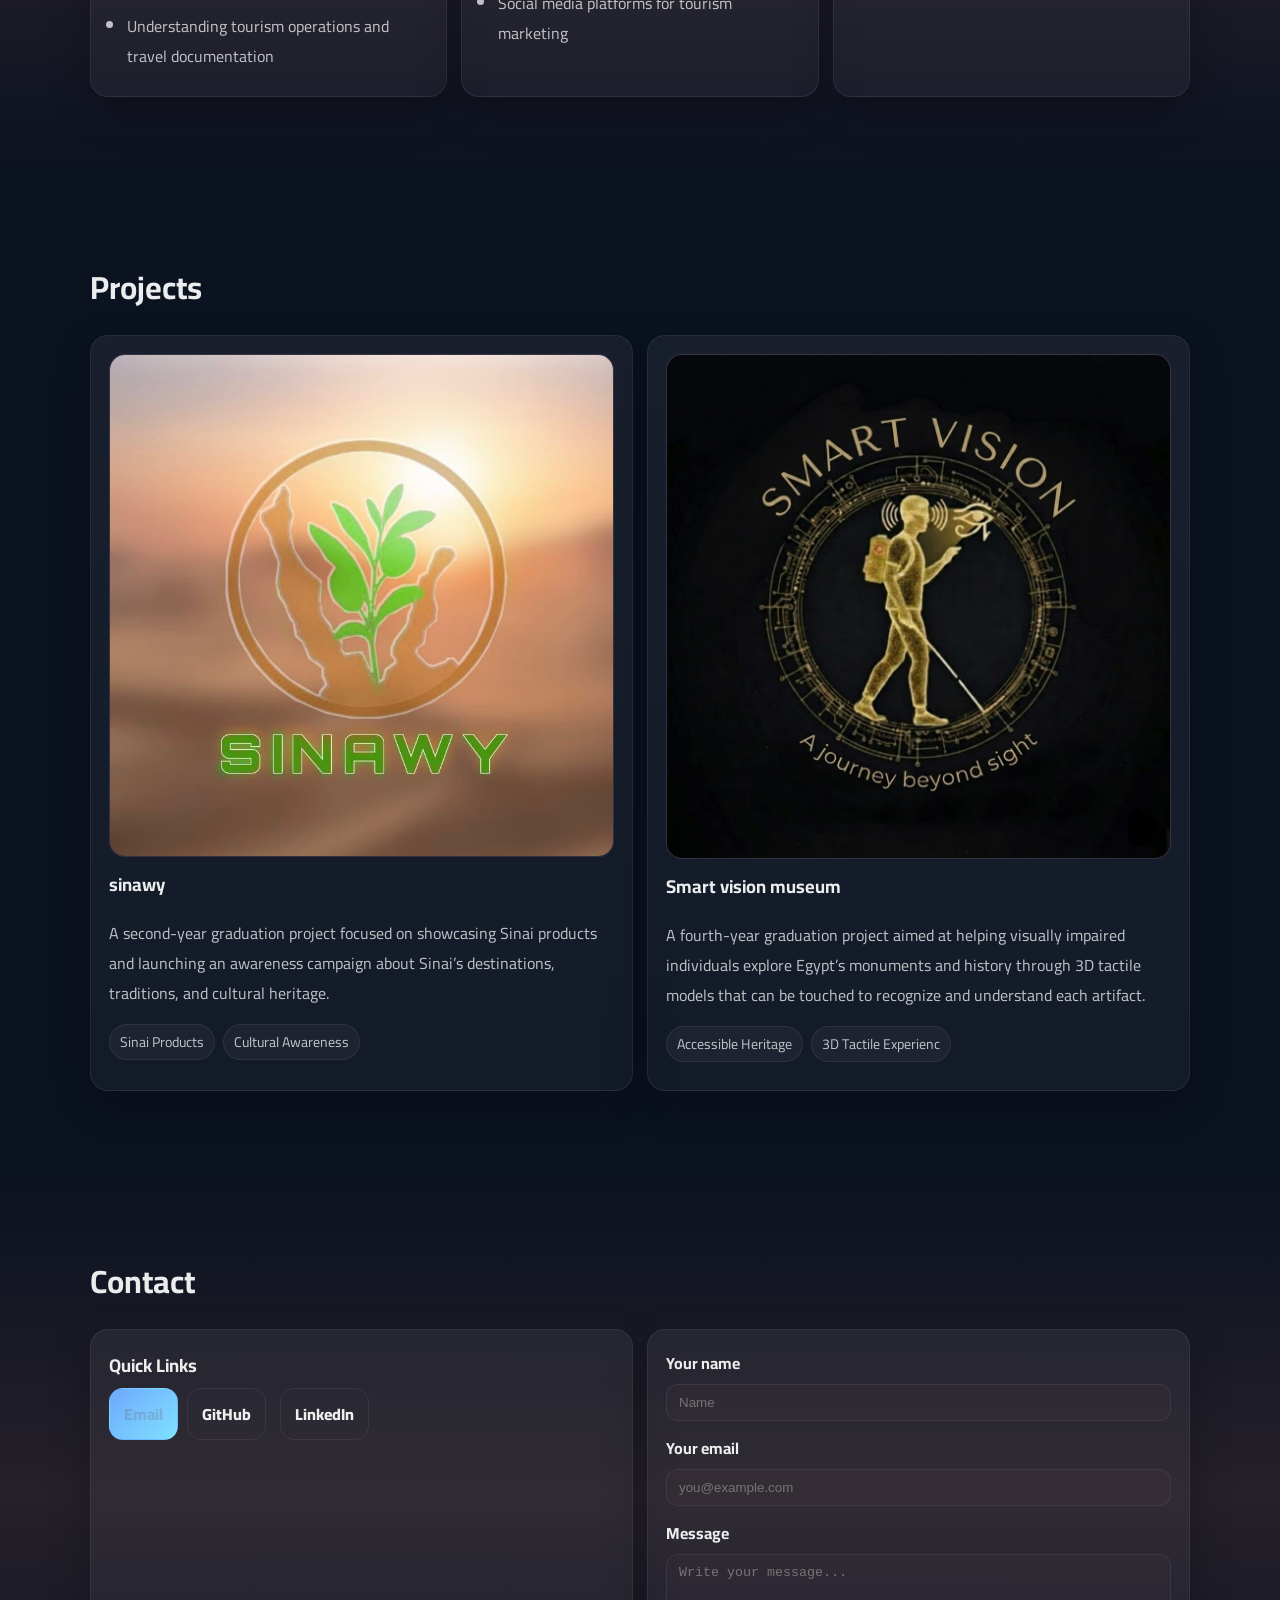
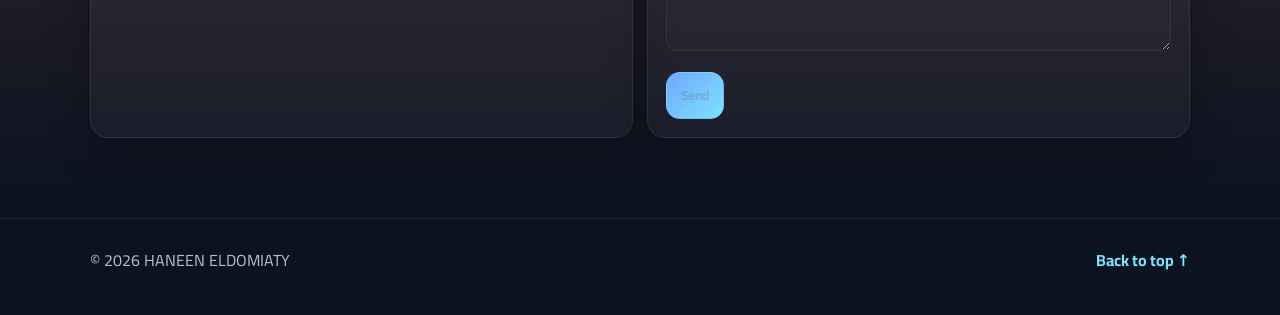
==== commit a7840a87: "Add files via upload" ====
--- a/index.html
+++ b/index.html
@@ -53,7 +53,7 @@
         <div class="mobileMenu__actions">
           <button id="themeToggleMobile" class="btn btn--ghost" type="button">🌙</button>
           <button id="langToggleMobile" class="btn btn--ghost" type="button">AR</button>
-          <a class="btn" href="./assets/Haneen Mohamed eldomiatyC.V (1).pdf" target="_blank" rel="noopener" data-i18n="Download_cv">Download CV</a>
+          <a class="btn" href="./assets/Haneen  eldomiatyC.V (1).pdf" target="_blank" rel="noopener" data-i18n="Download_cv">Download CV</a>
         </div>
       </div>
     </div>
@@ -91,7 +91,7 @@
           <div class="profile">
             <div class="avatar" aria-hidden="true">
               <!-- Replace with your photo: assets/profile.jpg -->
-              <img src="assets/WhatsApp Image 2026-02-28 at 11.21.44 PM.jpeg" alt="" />
+              <img src="assets/MY.jpeg" alt="" />
             </div>
             <div class="profile__info">
               <h2 class="profile__name" data-i18n="hero_name">HANEEN ELDOMIATY</h2>
@@ -110,11 +110,11 @@
               <div class="stat__label" data-i18n="stat_projects">Projects</div>
             </div>
             <div class="stat">
-              <div class="stat__num">5</div>
+              <div class="stat__num">8</div>
               <div class="stat__label" data-i18n="stat_certificates">Certificates</div>
             </div>
             <div class="stat">
-              <div class="stat__num">5</div>
+              <div class="stat__num">8</div>
               <div class="stat__label" data-i18n="stat_internships">Internships</div>
             </div>
           </div>
@@ -188,6 +188,7 @@
           <div class="card">
             <h3 class="h3" data-i18n="skills_tools">Tools</h3>
             <ul class="list">
+               <li>AMADEUS GDS</li>
               <li>Microsoft Office (Word, Excel, PowerPoint)</li>
               <li>Online reservation systems </li>
               <li>Social media platforms for tourism marketing </li>
@@ -230,9 +231,9 @@
 
           <article class="project card">
             <div class="project__thumb">
-              <img src="assets/New folder/WhatsApp Image 2026-03-01 at 10.32.39 PM.jpeg" alt="Project screenshot placeholder" />
-            </div>
-            <h3 class="h3">smart sensory museum</h3>
+              <img src="assets/PHOTO.jpeg" alt="Project screenshot placeholder" />
+            </div>
+            <h3 class="h3">Smart vision museum</h3>
             <p class="muted" data-i18n="p2_desc">A fourth-year graduation project aimed at helping visually impaired individuals explore Egypt’s monuments and history through 3D tactile models that can be touched to recognize and understand each artifact.</p>
             <div class="project__tags">
               <span class="tag">Accessible Heritage</span><span class="tag">3D Tactile Experienc</span>
